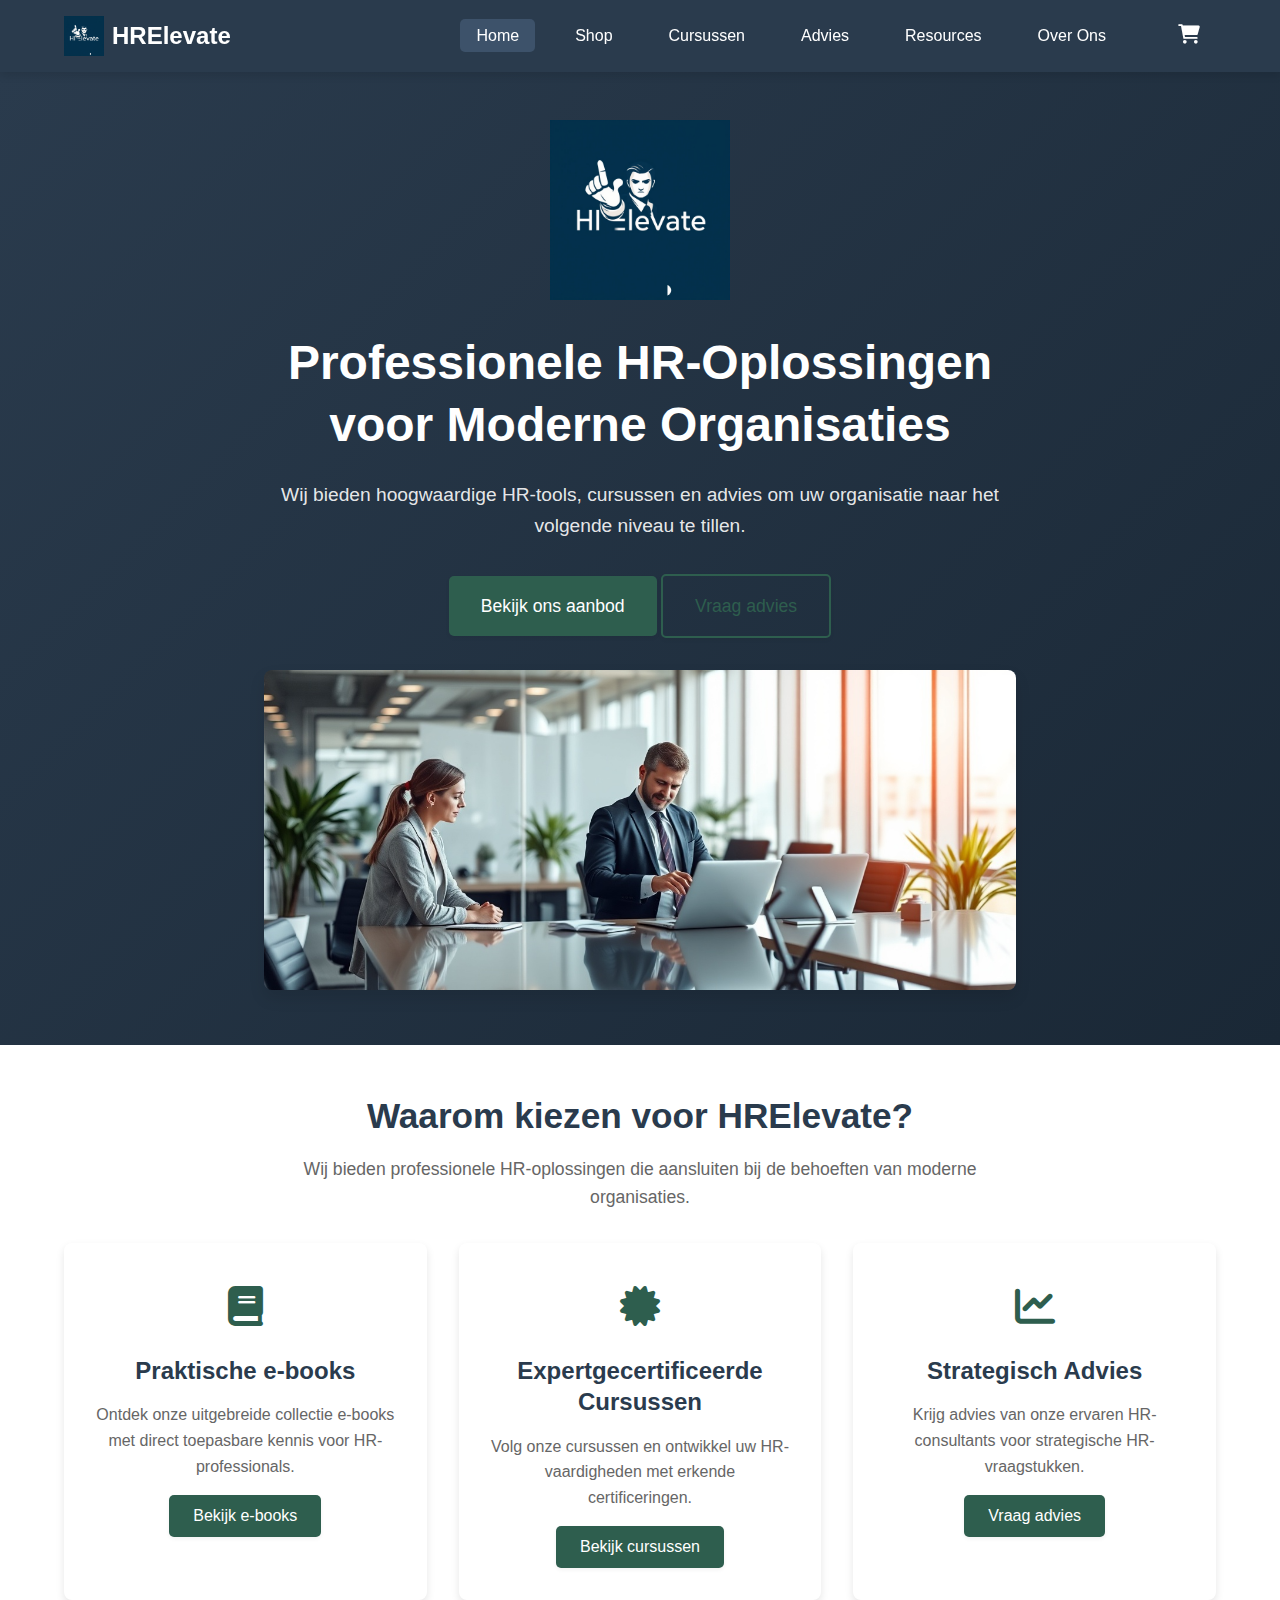
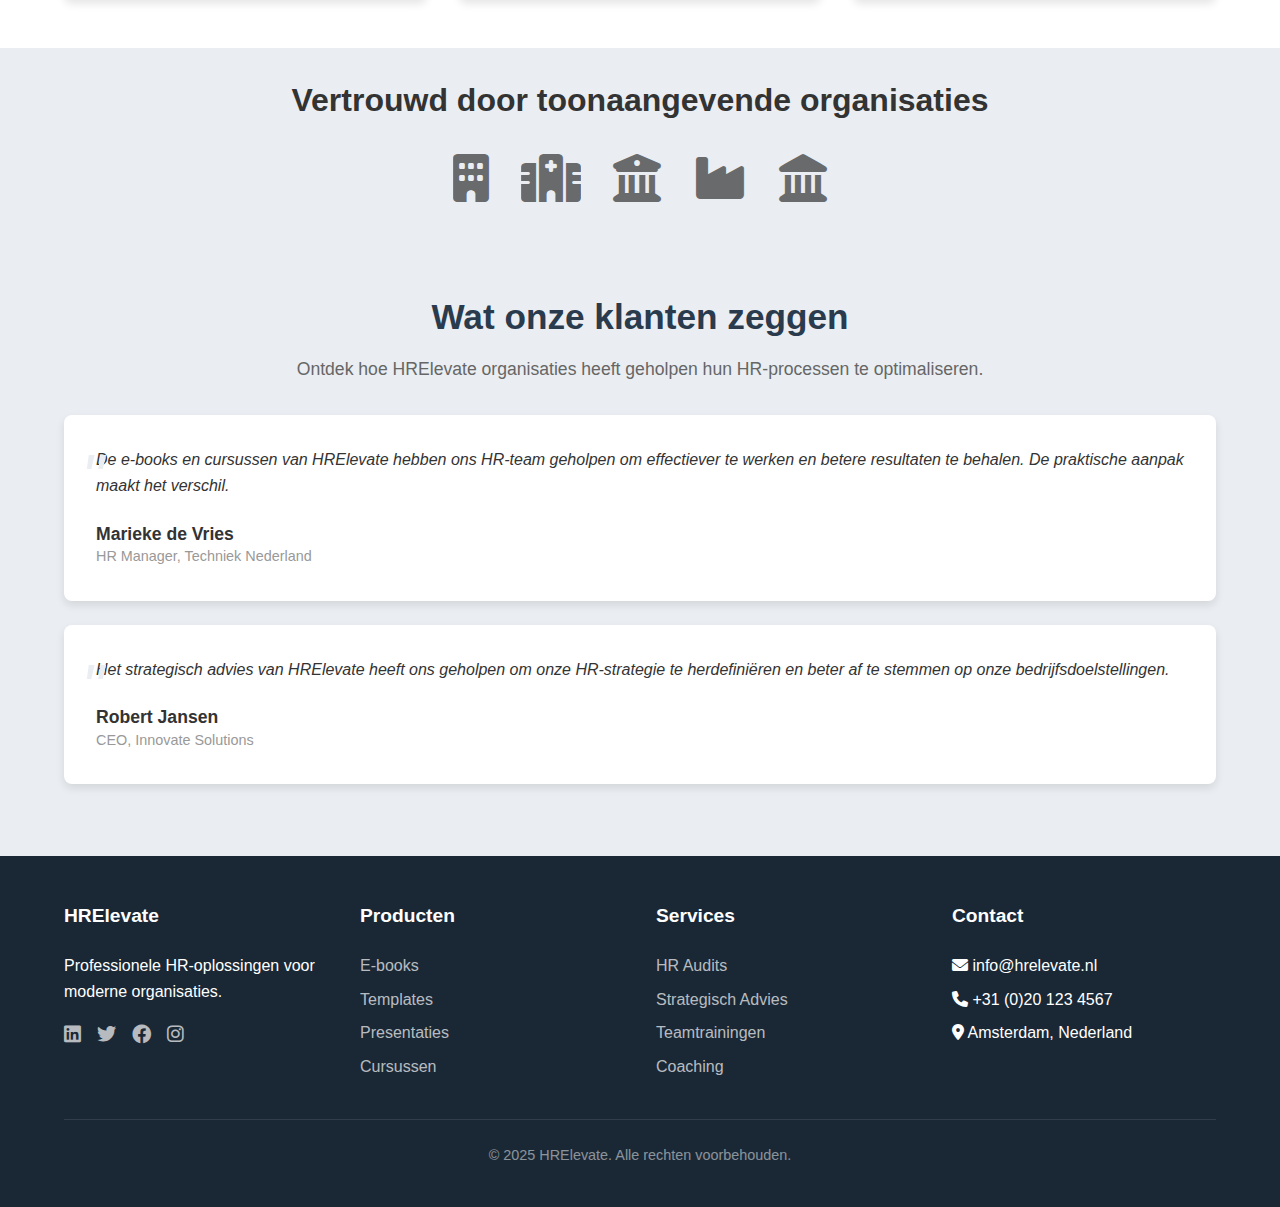
==== index.html @ 55cd12fd "Initial commit: HRElevate website with e-books and shopping cart functionality" ====
<!DOCTYPE html>
<html lang="en">
<head>
    <meta charset="UTF-8">
    <meta name="viewport" content="width=device-width, initial-scale=1.0">
    <title>HRElevate - Professionele HR-Oplossingen</title>
    <link rel="stylesheet" href="css/style.css">
    <link rel="stylesheet" href="css/cart.css">
    <link rel="stylesheet" href="https://cdnjs.cloudflare.com/ajax/libs/font-awesome/6.0.0/css/all.min.css">
</head>
<body>
    <header>
        <div class="container header-container">
            <div class="logo">
                <img src="images/logo.jpeg.png" alt="HRElevate Logo">
                <div class="logo-text">HRElevate</div>
            </div>
            <nav>
                <ul>
                    <li><a href="index.html" class="active">Home</a></li>
                    <li><a href="shop.html">Shop</a></li>
                    <li><a href="courses.html">Cursussen</a></li>
                    <li><a href="consultancy.html">Advies</a></li>
                    <li><a href="resources.html">Resources</a></li>
                    <li><a href="about.html">Over Ons</a></li>
                    <li>
                        <a href="cart.html" class="cart-icon">
                            <i class="fas fa-shopping-cart"></i>
                            <span id="cart-count" class="cart-count">0</span>
                        </a>
                    </li>
                </ul>
            </nav>
        </div>
    </header>

    <section class="hero">
        <div class="container hero-content">
            <img src="images/logo.jpeg.png" alt="HRElevate Logo" class="logo-large">
            <h1>Professionele HR-Oplossingen voor Moderne Organisaties</h1>
            <p>Wij bieden hoogwaardige HR-tools, cursussen en advies om uw organisatie naar het volgende niveau te tillen.</p>
            <div class="hero-cta">
                <a href="shop.html" class="btn btn-lg">Bekijk ons aanbod</a>
                <a href="consultancy.html" class="btn btn-outline btn-lg">Vraag advies</a>
            </div>
            <img src="images/hero.jpeg.png" alt="HRElevate Hero Image" class="hero-image">
        </div>
    </section>

    <section class="usp-section">
        <div class="container">
            <div class="section-title">
                <h2>Waarom kiezen voor HRElevate?</h2>
                <p>Wij bieden professionele HR-oplossingen die aansluiten bij de behoeften van moderne organisaties.</p>
            </div>
            <div class="usp-grid">
                <div class="usp">
                    <div class="usp-icon">
                        <i class="fas fa-book"></i>
                    </div>
                    <h2>Praktische e-books</h2>
                    <p>Ontdek onze uitgebreide collectie e-books met direct toepasbare kennis voor HR-professionals.</p>
                    <a href="shop.html" class="btn">Bekijk e-books</a>
                </div>
                <div class="usp">
                    <div class="usp-icon">
                        <i class="fas fa-certificate"></i>
                    </div>
                    <h2>Expertgecertificeerde Cursussen</h2>
                    <p>Volg onze cursussen en ontwikkel uw HR-vaardigheden met erkende certificeringen.</p>
                    <a href="courses.html" class="btn">Bekijk cursussen</a>
                </div>
                <div class="usp">
                    <div class="usp-icon">
                        <i class="fas fa-chart-line"></i>
                    </div>
                    <h2>Strategisch Advies</h2>
                    <p>Krijg advies van onze ervaren HR-consultants voor strategische HR-vraagstukken.</p>
                    <a href="consultancy.html" class="btn">Vraag advies</a>
                </div>
            </div>
        </div>
    </section>

    <section class="trust-section">
        <div class="container">
            <h2>Vertrouwd door toonaangevende organisaties</h2>
            <div class="partner-logos">
                <!-- Placeholder for partner logos -->
                <div class="partner-logo">
                    <i class="fas fa-building fa-3x"></i>
                </div>
                <div class="partner-logo">
                    <i class="fas fa-hospital fa-3x"></i>
                </div>
                <div class="partner-logo">
                    <i class="fas fa-university fa-3x"></i>
                </div>
                <div class="partner-logo">
                    <i class="fas fa-industry fa-3x"></i>
                </div>
                <div class="partner-logo">
                    <i class="fas fa-landmark fa-3x"></i>
                </div>
            </div>
        </div>
    </section>

    <section class="testimonials">
        <div class="container">
            <div class="section-title">
                <h2>Wat onze klanten zeggen</h2>
                <p>Ontdek hoe HRElevate organisaties heeft geholpen hun HR-processen te optimaliseren.</p>
            </div>
            <div class="testimonial-card">
                <div class="testimonial-content">
                    <p>De e-books en cursussen van HRElevate hebben ons HR-team geholpen om effectiever te werken en betere resultaten te behalen. De praktische aanpak maakt het verschil.</p>
                </div>
                <div class="testimonial-author">
                    <div class="author-info">
                        <h4>Marieke de Vries</h4>
                        <p>HR Manager, Techniek Nederland</p>
                    </div>
                </div>
            </div>
            <div class="testimonial-card">
                <div class="testimonial-content">
                    <p>Het strategisch advies van HRElevate heeft ons geholpen om onze HR-strategie te herdefiniëren en beter af te stemmen op onze bedrijfsdoelstellingen.</p>
                </div>
                <div class="testimonial-author">
                    <div class="author-info">
                        <h4>Robert Jansen</h4>
                        <p>CEO, Innovate Solutions</p>
                    </div>
                </div>
            </div>
        </div>
    </section>

    <footer>
        <div class="container">
            <div class="footer-grid">
                <div class="footer-column">
                    <h3>HRElevate</h3>
                    <p>Professionele HR-oplossingen voor moderne organisaties.</p>
                    <div class="social-links">
                        <a href="#"><i class="fab fa-linkedin"></i></a>
                        <a href="#"><i class="fab fa-twitter"></i></a>
                        <a href="#"><i class="fab fa-facebook"></i></a>
                        <a href="#"><i class="fab fa-instagram"></i></a>
                    </div>
                </div>
                <div class="footer-column">
                    <h3>Producten</h3>
                    <ul class="footer-links">
                        <li><a href="shop.html">E-books</a></li>
                        <li><a href="shop.html">Templates</a></li>
                        <li><a href="shop.html">Presentaties</a></li>
                        <li><a href="courses.html">Cursussen</a></li>
                    </ul>
                </div>
                <div class="footer-column">
                    <h3>Services</h3>
                    <ul class="footer-links">
                        <li><a href="consultancy.html">HR Audits</a></li>
                        <li><a href="consultancy.html">Strategisch Advies</a></li>
                        <li><a href="consultancy.html">Teamtrainingen</a></li>
                        <li><a href="consultancy.html">Coaching</a></li>
                    </ul>
                </div>
                <div class="footer-column">
                    <h3>Contact</h3>
                    <ul class="footer-links">
                        <li><i class="fas fa-envelope"></i> info@hrelevate.nl</li>
                        <li><i class="fas fa-phone"></i> +31 (0)20 123 4567</li>
                        <li><i class="fas fa-map-marker-alt"></i> Amsterdam, Nederland</li>
                    </ul>
                </div>
            </div>
            <div class="footer-bottom">
                <p>&copy; 2025 HRElevate. Alle rechten voorbehouden.</p>
            </div>
        </div>
    </footer>
    <script src="js/cart.js"></script>
</body>
</html>
---- css/style.css ----
/* Design System Variables */
:root {
    /* Primary Colors */
    --primary-color: #2A3B4D; /* Marine Blue */
    --primary-light: #3d526a; /* Lighter Marine Blue */
    --primary-dark: #1a2836; /* Darker Marine Blue */
    
    /* Secondary Colors */
    --secondary-color: #4A4A4A; /* Dark Gray */
    --secondary-light: #6a6a6a; /* Lighter Gray */
    --secondary-dark: #333333; /* Darker Gray */
    
    /* Accent Colors */
    --accent-color: #2E5E4E; /* Dark Green */
    --accent-light: #3d7a66; /* Lighter Green */
    --accent-dark: #1e3e33; /* Darker Green */
    
    /* Background Colors */
    --background-color: #F5F7FA; /* Light Gray */
    --background-alt: #EAEEF2; /* Slightly Darker Background */
    --card-background: #FFFFFF; /* White for Cards */
    
    /* Text Colors */
    --text-color: #333333; /* Near Black */
    --text-light: #666666; /* Light Text */
    --text-muted: #999999; /* Muted Text */
    
    /* Spacing System */
    --space-xs: 0.25rem;
    --space-sm: 0.5rem;
    --space-md: 1rem;
    --space-lg: 1.5rem;
    --space-xl: 2rem;
    --space-xxl: 3rem;
    
    /* Border Radius */
    --radius-sm: 3px;
    --radius-md: 5px;
    --radius-lg: 8px;
    
    /* Shadows */
    --shadow-sm: 0 2px 4px rgba(0, 0, 0, 0.05);
    --shadow-md: 0 4px 8px rgba(0, 0, 0, 0.1);
    --shadow-lg: 0 8px 16px rgba(0, 0, 0, 0.1);
    
    /* Transitions */
    --transition-fast: 0.2s ease;
    --transition-normal: 0.3s ease;
}

/* Typography */
@import url('https://fonts.googleapis.com/css2?family=Inter:wght@400;500;600;700&family=Roboto:wght@300;400;500;700&display=swap');

/* General Styles */
* {
    box-sizing: border-box;
    margin: 0;
    padding: 0;
}

body {
    font-family: 'Roboto', sans-serif;
    font-size: 16px;
    line-height: 1.6;
    margin: 0;
    padding: 0;
    background-color: var(--background-color);
    color: var(--text-color);
}

h1, h2, h3, h4, h5, h6 {
    font-family: 'Inter', sans-serif;
    font-weight: 600;
    line-height: 1.3;
    margin-bottom: var(--space-md);
}

h1 {
    font-size: 2.5rem;
    font-weight: 700;
}

h2 {
    font-size: 2rem;
}

h3 {
    font-size: 1.5rem;
}

p {
    margin-bottom: var(--space-md);
}

a {
    color: var(--accent-color);
    text-decoration: none;
    transition: color var(--transition-fast);
}

a:hover {
    color: var(--accent-light);
}

.container {
    max-width: 1200px;
    margin: 0 auto;
    padding: 0 var(--space-lg);
}

/* Button Styles */
.btn {
    display: inline-block;
    padding: var(--space-sm) var(--space-lg);
    background-color: var(--accent-color);
    color: white;
    border: none;
    border-radius: var(--radius-md);
    font-family: 'Inter', sans-serif;
    font-weight: 500;
    font-size: 1rem;
    cursor: pointer;
    transition: all var(--transition-fast);
    text-align: center;
    box-shadow: var(--shadow-sm);
}

.btn:hover {
    background-color: var(--accent-light);
    box-shadow: var(--shadow-md);
    transform: translateY(-2px);
}

.btn-primary {
    background-color: var(--primary-color);
}

.btn-primary:hover {
    background-color: var(--primary-light);
}

.btn-secondary {
    background-color: var(--secondary-color);
}

.btn-secondary:hover {
    background-color: var(--secondary-light);
}

.btn-outline {
    background-color: transparent;
    border: 2px solid var(--accent-color);
    color: var(--accent-color);
}

.btn-outline:hover {
    background-color: var(--accent-color);
    color: white;
}

.btn-lg {
    padding: var(--space-md) var(--space-xl);
    font-size: 1.1rem;
}

/* Header & Navigation */
header {
    background-color: var(--primary-color);
    color: white;
    padding: var(--space-md) 0;
    box-shadow: var(--shadow-md);
    position: sticky;
    top: 0;
    z-index: 100;
}

.header-container {
    display: flex;
    justify-content: space-between;
    align-items: center;
}

.logo {
    display: flex;
    align-items: center;
}

.logo img {
    height: 40px;
    margin-right: var(--space-sm);
}

.logo-text {
    font-family: 'Inter', sans-serif;
    font-weight: 700;
    font-size: 1.5rem;
}

nav ul {
    list-style: none;
    display: flex;
    gap: var(--space-lg);
}

nav ul li a {
    color: white;
    text-decoration: none;
    font-weight: 500;
    padding: var(--space-sm) var(--space-md);
    border-radius: var(--radius-md);
    transition: background-color var(--transition-fast);
}

nav ul li a:hover {
    background-color: var(--primary-light);
}

nav ul li a.active {
    background-color: var(--primary-light);
}

/* Hero Section */
.hero {
    background-color: var(--primary-color);
    background-image: linear-gradient(135deg, var(--primary-color) 0%, var(--primary-dark) 100%);
    color: white;
    padding: var(--space-xxl) 0;
    text-align: center;
    position: relative;
    overflow: hidden;
}

.hero-content {
    max-width: 800px;
    margin: 0 auto;
    position: relative;
    z-index: 2;
}

.hero h1 {
    font-size: 3rem;
    margin-bottom: var(--space-lg);
    color: white;
}

.hero p {
    font-size: 1.2rem;
    margin-bottom: var(--space-xl);
    color: rgba(255, 255, 255, 0.9);
}

.hero-cta {
    margin-top: var(--space-lg);
}

.hero-image {
    max-width: 100%;
    height: auto;
    margin-top: var(--space-xl);
    border-radius: var(--radius-lg);
    box-shadow: var(--shadow-lg);
}

.logo-large {
    max-width: 180px;
    margin-bottom: var(--space-lg);
}

/* USP Section */
.usp-section {
    padding: var(--space-xxl) 0;
    background-color: var(--card-background);
}

.usp-grid {
    display: grid;
    grid-template-columns: repeat(auto-fit, minmax(300px, 1fr));
    gap: var(--space-xl);
}

.usp {
    background-color: var(--card-background);
    padding: var(--space-xl);
    border-radius: var(--radius-lg);
    box-shadow: var(--shadow-md);
    transition: transform var(--transition-normal), box-shadow var(--transition-normal);
    text-align: center;
}

.usp:hover {
    transform: translateY(-5px);
    box-shadow: var(--shadow-lg);
}

.usp-icon {
    font-size: 2.5rem;
    color: var(--accent-color);
    margin-bottom: var(--space-md);
}

.usp h2 {
    font-size: 1.5rem;
    color: var(--primary-color);
    margin-bottom: var(--space-md);
}

.usp p {
    color: var(--text-light);
}

/* Trust Section */
.trust-section {
    padding: var(--space-xl) 0;
    background-color: var(--background-alt);
    text-align: center;
}

.trust-section h2 {
    margin-bottom: var(--space-xl);
}

.partner-logos {
    display: flex;
    justify-content: center;
    align-items: center;
    flex-wrap: wrap;
    gap: var(--space-xl);
}

.partner-logo {
    height: 60px;
    opacity: 0.7;
    transition: opacity var(--transition-fast);
}

.partner-logo:hover {
    opacity: 1;
}

/* Product & Course Cards */
.section-title {
    text-align: center;
    margin-bottom: var(--space-xl);
}

.section-title h2 {
    font-size: 2.2rem;
    color: var(--primary-color);
}

.section-title p {
    font-size: 1.1rem;
    color: var(--text-light);
    max-width: 700px;
    margin: 0 auto;
}

.product-grid, .course-grid {
    display: grid;
    grid-template-columns: repeat(auto-fill, minmax(300px, 1fr));
    gap: var(--space-xl);
    margin-top: var(--space-xl);
}

.product-card, .course-card {
    background-color: var(--card-background);
    border-radius: var(--radius-lg);
    overflow: hidden;
    box-shadow: var(--shadow-md);
    transition: transform var(--transition-normal), box-shadow var(--transition-normal);
}

.product-card:hover, .course-card:hover {
    transform: translateY(-5px);
    box-shadow: var(--shadow-lg);
}

.card-image {
    width: 100%;
    height: 200px;
    object-fit: cover;
}

.card-content {
    padding: var(--space-lg);
}

.product-card h3, .course-card h3 {
    font-size: 1.3rem;
    margin-bottom: var(--space-sm);
    color: var(--primary-color);
}

.product-card p, .course-card p {
    color: var(--text-light);
    margin-bottom: var(--space-lg);
}

.card-meta {
    display: flex;
    justify-content: space-between;
    align-items: center;
    margin-bottom: var(--space-md);
}

.card-price {
    font-weight: 700;
    font-size: 1.2rem;
    color: var(--accent-color);
}

.card-category {
    font-size: 0.9rem;
    color: var(--text-muted);
    background-color: var(--background-alt);
    padding: var(--space-xs) var(--space-sm);
    border-radius: var(--radius-sm);
}

/* Testimonials */
.testimonials {
    padding: var(--space-xxl) 0;
    background-color: var(--background-alt);
}

.testimonial-card {
    background-color: var(--card-background);
    padding: var(--space-xl);
    border-radius: var(--radius-lg);
    box-shadow: var(--shadow-md);
    margin-bottom: var(--space-lg);
}

.testimonial-content {
    font-style: italic;
    margin-bottom: var(--space-lg);
    position: relative;
}

.testimonial-content::before {
    content: '"';
    font-size: 4rem;
    position: absolute;
    top: -20px;
    left: -15px;
    color: var(--background-alt);
    z-index: 0;
}

.testimonial-author {
    display: flex;
    align-items: center;
}

.testimonial-author img {
    width: 50px;
    height: 50px;
    border-radius: 50%;
    margin-right: var(--space-md);
}

.author-info h4 {
    margin-bottom: 0;
    font-size: 1.1rem;
}

.author-info p {
    margin-bottom: 0;
    color: var(--text-muted);
    font-size: 0.9rem;
}

/* Footer */
footer {
    background-color: var(--primary-dark);
    color: white;
    padding: var(--space-xxl) 0 var(--space-lg);
}

.footer-grid {
    display: grid;
    grid-template-columns: repeat(auto-fit, minmax(200px, 1fr));
    gap: var(--space-xl);
    margin-bottom: var(--space-xl);
}

.footer-column h3 {
    font-size: 1.2rem;
    margin-bottom: var(--space-lg);
    color: white;
}

.footer-links {
    list-style: none;
}

.footer-links li {
    margin-bottom: var(--space-sm);
}

.footer-links a {
    color: rgba(255, 255, 255, 0.7);
    transition: color var(--transition-fast);
}

.footer-links a:hover {
    color: white;
}

.footer-bottom {
    text-align: center;
    padding-top: var(--space-lg);
    border-top: 1px solid rgba(255, 255, 255, 0.1);
    color: rgba(255, 255, 255, 0.5);
    font-size: 0.9rem;
}

.social-links {
    display: flex;
    gap: var(--space-md);
    margin-top: var(--space-md);
}

.social-links a {
    color: rgba(255, 255, 255, 0.7);
    font-size: 1.2rem;
}

.social-links a:hover {
    color: white;
}

/* Contact Form */
.contact-form {
    background-color: var(--card-background);
    padding: var(--space-xl);
    border-radius: var(--radius-lg);
    box-shadow: var(--shadow-md);
}

.form-group {
    margin-bottom: var(--space-lg);
}

.form-label {
    display: block;
    margin-bottom: var(--space-sm);
    font-weight: 500;
}

.form-control {
    width: 100%;
    padding: var(--space-md);
    border: 1px solid #ddd;
    border-radius: var(--radius-md);
    font-family: 'Roboto', sans-serif;
    font-size: 1rem;
    transition: border-color var(--transition-fast), box-shadow var(--transition-fast);
}

.form-control:focus {
    outline: none;
    border-color: var(--accent-color);
    box-shadow: 0 0 0 3px rgba(46, 94, 78, 0.2);
}

textarea.form-control {
    min-height: 150px;
    resize: vertical;
}

/* Responsive Styles */
@media (max-width: 768px) {
    h1 {
        font-size: 2rem;
    }
    
    h2 {
        font-size: 1.7rem;
    }
    
    .hero h1 {
        font-size: 2.2rem;
    }
    
    .header-container {
        flex-direction: column;
    }
    
    nav ul {
        margin-top: var(--space-md);
        flex-wrap: wrap;
        justify-content: center;
    }
    
    .usp-grid, .product-grid, .course-grid {
        grid-template-columns: 1fr;
    }
}

/* Utility Classes */
.text-center {
    text-align: center;
}

.mt-1 { margin-top: var(--space-sm); }
.mt-2 { margin-top: var(--space-md); }
.mt-3 { margin-top: var(--space-lg); }
.mt-4 { margin-top: var(--space-xl); }
.mt-5 { margin-top: var(--space-xxl); }

.mb-1 { margin-bottom: var(--space-sm); }
.mb-2 { margin-bottom: var(--space-md); }
.mb-3 { margin-bottom: var(--space-lg); }
.mb-4 { margin-bottom: var(--space-xl); }
.mb-5 { margin-bottom: var(--space-xxl); }

.py-1 { padding-top: var(--space-sm); padding-bottom: var(--space-sm); }
.py-2 { padding-top: var(--space-md); padding-bottom: var(--space-md); }
.py-3 { padding-top: var(--space-lg); padding-bottom: var(--space-lg); }
.py-4 { padding-top: var(--space-xl); padding-bottom: var(--space-xl); }
.py-5 { padding-top: var(--space-xxl); padding-bottom: var(--space-xxl); }

.px-1 { padding-left: var(--space-sm); padding-right: var(--space-sm); }
.px-2 { padding-left: var(--space-md); padding-right: var(--space-md); }
.px-3 { padding-left: var(--space-lg); padding-right: var(--space-lg); }
.px-4 { padding-left: var(--space-xl); padding-right: var(--space-xl); }
.px-5 { padding-left: var(--space-xxl); padding-right: var(--space-xxl); }
---- css/cart.css ----
/* Shopping Cart Styles */

/* Cart Icon in Header */
.cart-icon {
    position: relative;
    margin-left: var(--space-md);
    cursor: pointer;
}

.cart-icon i {
    font-size: 1.2rem;
    color: white;
}

.cart-count {
    position: absolute;
    top: -8px;
    right: -8px;
    background-color: var(--accent-color);
    color: white;
    font-size: 0.7rem;
    font-weight: bold;
    width: 18px;
    height: 18px;
    border-radius: 50%;
    display: flex;
    justify-content: center;
    align-items: center;
    box-shadow: var(--shadow-sm);
}

/* Cart Notification */
.cart-notification {
    position: fixed;
    top: 20px;
    right: 20px;
    background-color: var(--accent-color);
    color: white;
    padding: var(--space-md) var(--space-lg);
    border-radius: var(--radius-md);
    box-shadow: var(--shadow-md);
    z-index: 1000;
    transform: translateX(120%);
    transition: transform 0.3s ease;
}

.cart-notification.show {
    transform: translateX(0);
}

/* Cart Page Styles */
.cart-container {
    background-color: var(--card-background);
    border-radius: var(--radius-lg);
    box-shadow: var(--shadow-md);
    padding: var(--space-xl);
    margin-top: var(--space-xl);
}

.cart-title {
    margin-bottom: var(--space-lg);
    color: var(--primary-color);
    border-bottom: 1px solid var(--background-alt);
    padding-bottom: var(--space-md);
}

.cart-items {
    list-style: none;
    padding: 0;
}

.cart-item {
    display: flex;
    justify-content: space-between;
    align-items: center;
    padding: var(--space-md) 0;
    border-bottom: 1px solid var(--background-alt);
}

.cart-item:last-child {
    border-bottom: none;
}

.cart-item-info {
    flex: 2;
}

.cart-item-info h4 {
    margin-bottom: var(--space-xs);
    color: var(--primary-color);
}

.cart-item-info p {
    color: var(--text-muted);
    font-size: 0.9rem;
    margin-bottom: 0;
}

.cart-item-quantity {
    display: flex;
    align-items: center;
    flex: 1;
    justify-content: center;
}

.quantity-btn {
    background-color: var(--background-alt);
    border: none;
    width: 25px;
    height: 25px;
    border-radius: 50%;
    display: flex;
    justify-content: center;
    align-items: center;
    cursor: pointer;
    font-weight: bold;
    transition: background-color var(--transition-fast);
}

.quantity-btn:hover {
    background-color: var(--secondary-light);
    color: white;
}

.cart-item-quantity span {
    margin: 0 var(--space-sm);
    min-width: 20px;
    text-align: center;
}

.cart-item-total {
    flex: 1;
    text-align: right;
    display: flex;
    align-items: center;
    justify-content: flex-end;
}

.cart-item-total p {
    margin-bottom: 0;
    margin-right: var(--space-md);
    font-weight: 500;
}

.remove-btn {
    background: none;
    border: none;
    color: var(--text-muted);
    cursor: pointer;
    transition: color var(--transition-fast);
}

.remove-btn:hover {
    color: #e74c3c;
}

.cart-summary {
    margin-top: var(--space-xl);
    padding-top: var(--space-lg);
    border-top: 2px solid var(--background-alt);
}

.cart-total {
    display: flex;
    justify-content: space-between;
    align-items: center;
    font-size: 1.2rem;
    font-weight: 500;
    color: var(--primary-color);
    margin-bottom: var(--space-lg);
}

.checkout-btn {
    width: 100%;
    padding: var(--space-md);
    font-size: 1.1rem;
}

/* Add to Cart Button */
.add-to-cart-btn {
    width: 100%;
    display: flex;
    justify-content: center;
    align-items: center;
}

.add-to-cart-btn i {
    margin-right: var(--space-sm);
}

/* Responsive Styles */
@media (max-width: 768px) {
    .cart-item {
        flex-direction: column;
        align-items: flex-start;
        padding: var(--space-lg) 0;
    }
    
    .cart-item-info, .cart-item-quantity, .cart-item-total {
        width: 100%;
        margin-bottom: var(--space-sm);
    }
    
    .cart-item-total {
        justify-content: space-between;
    }
    
    .cart-item-quantity {
        justify-content: flex-start;
    }
}
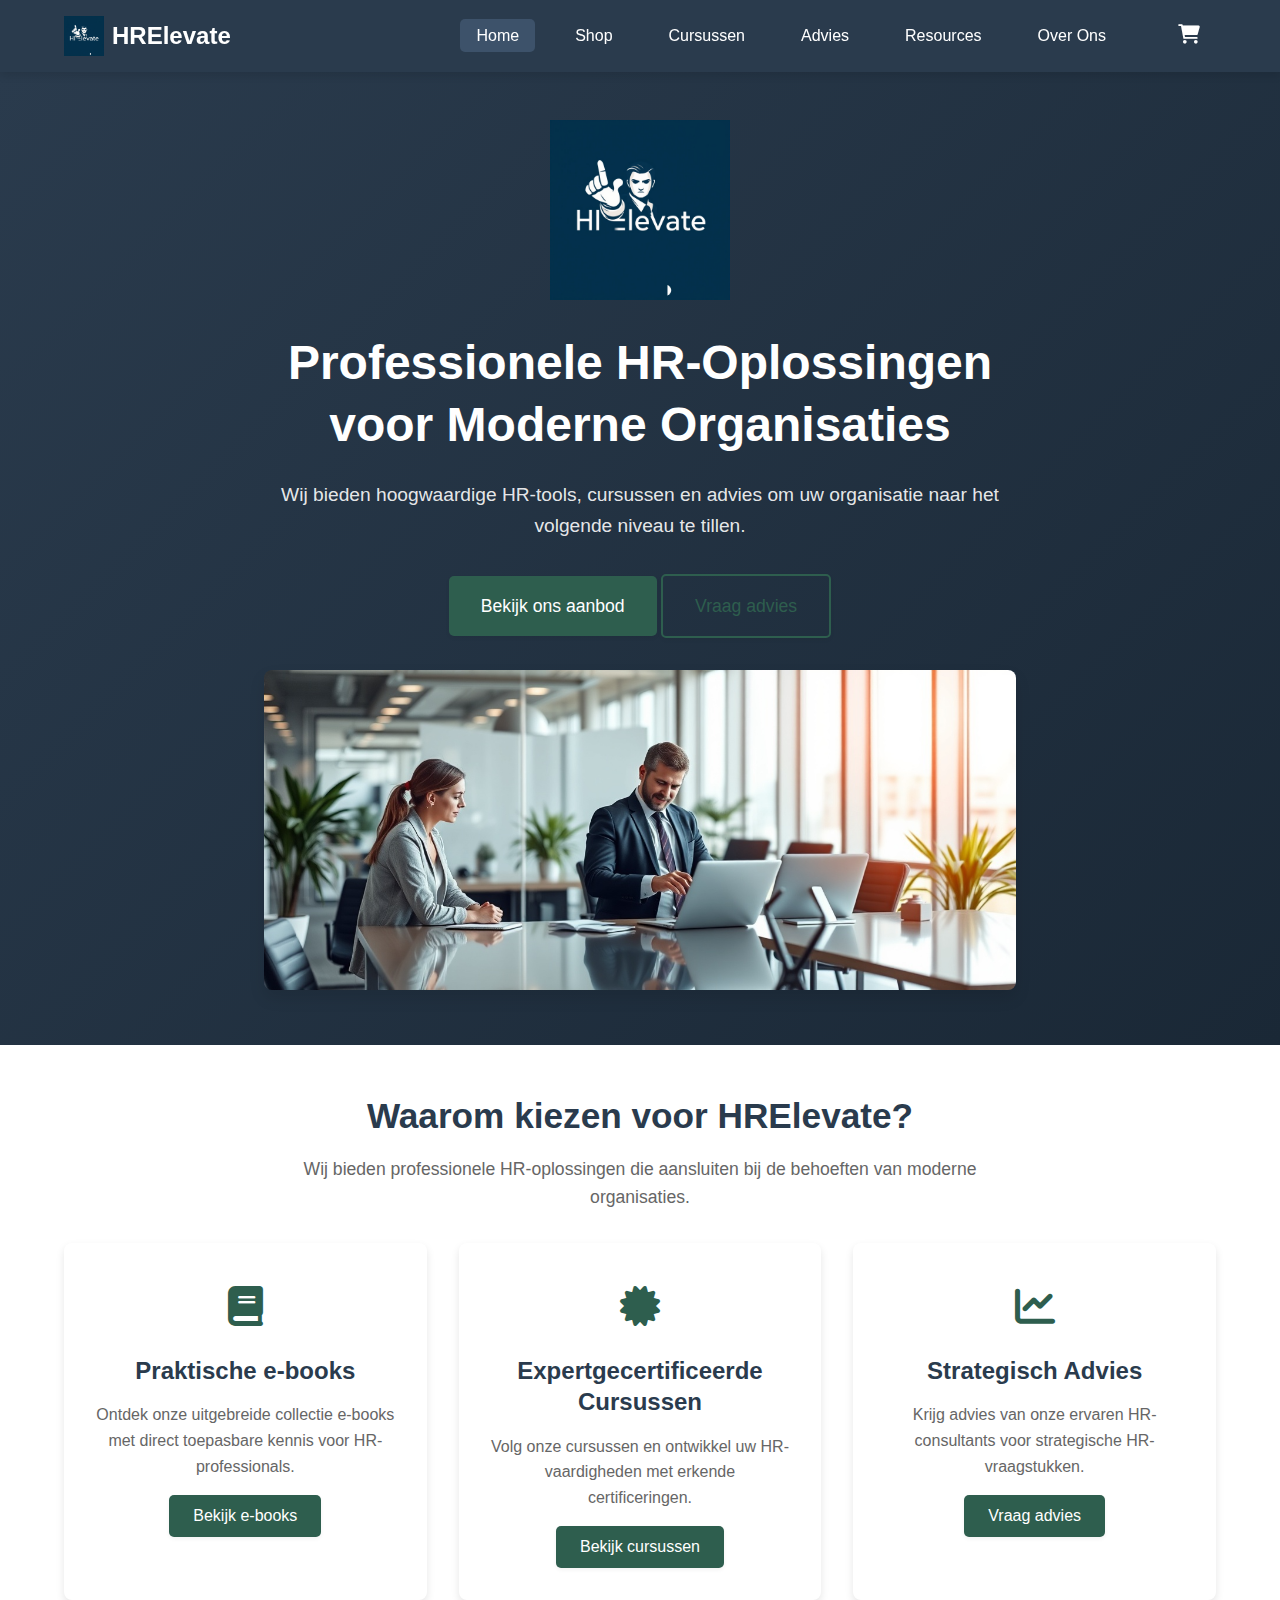
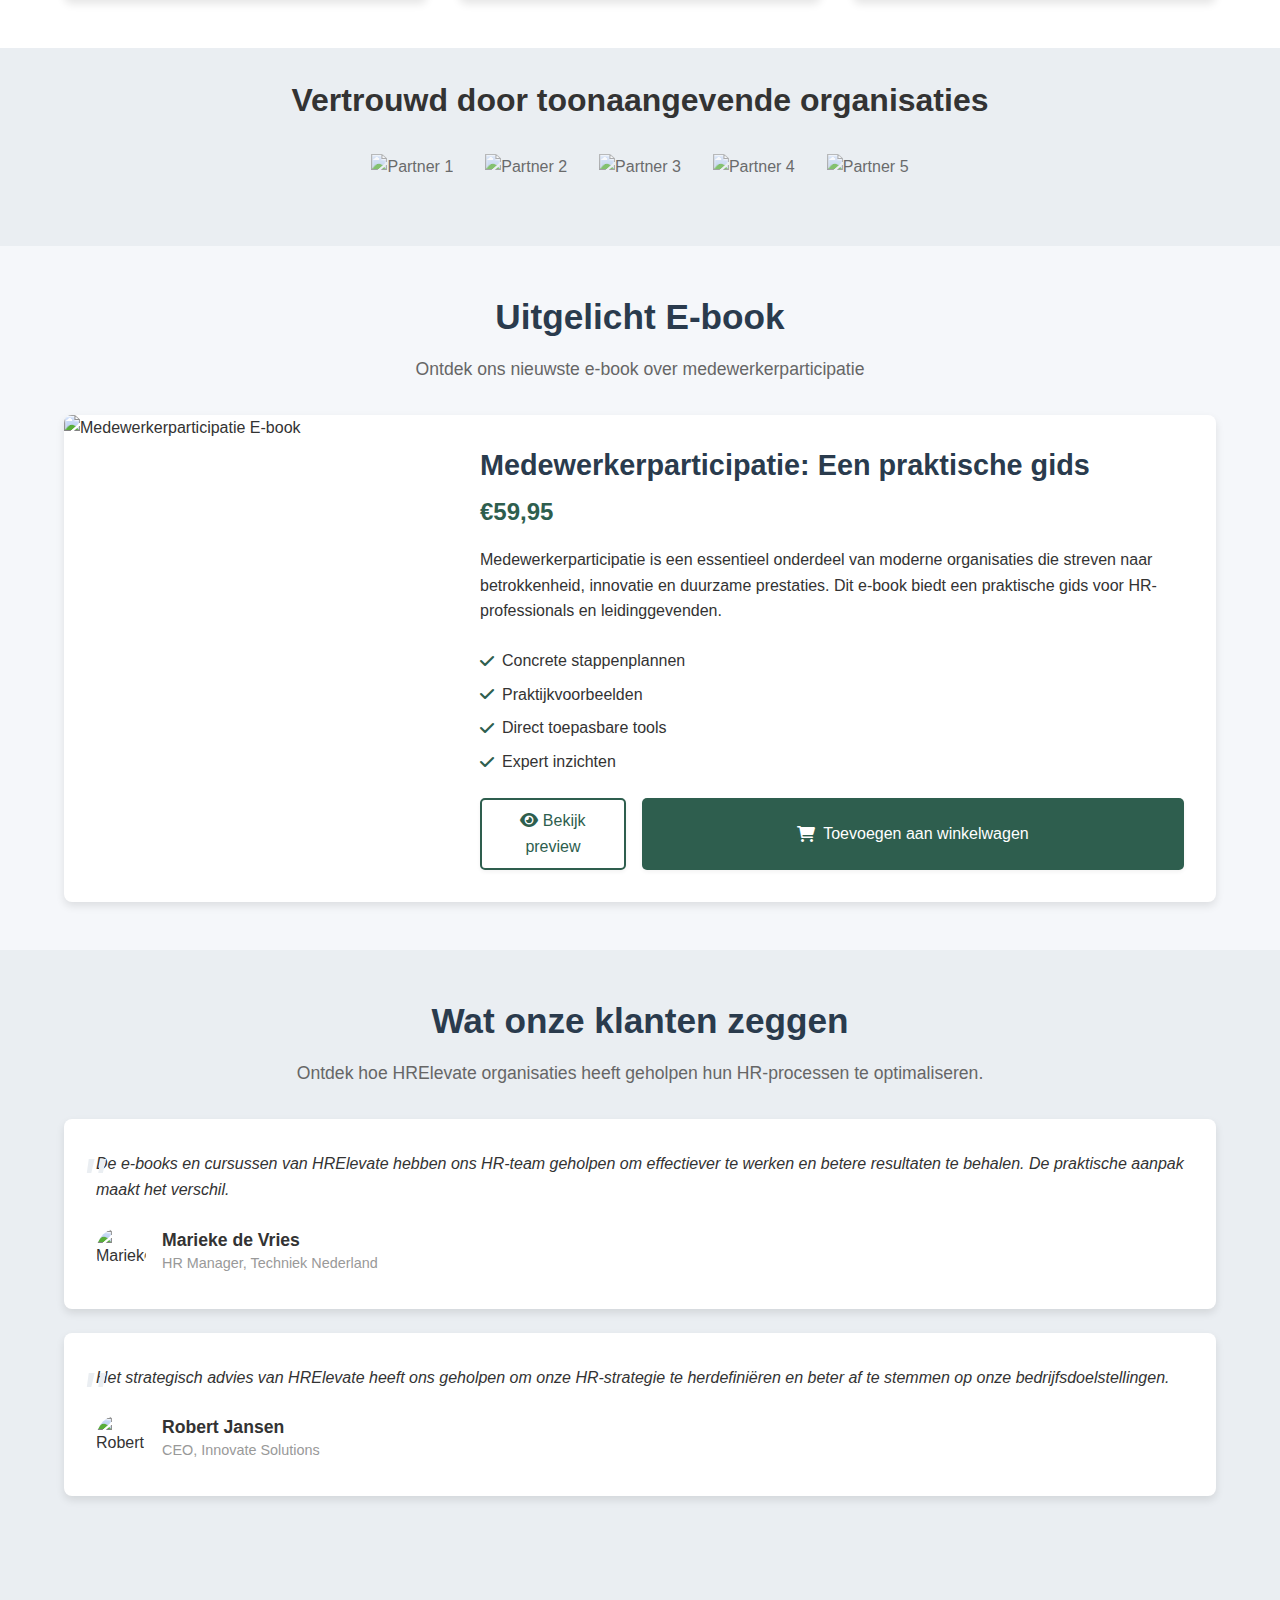
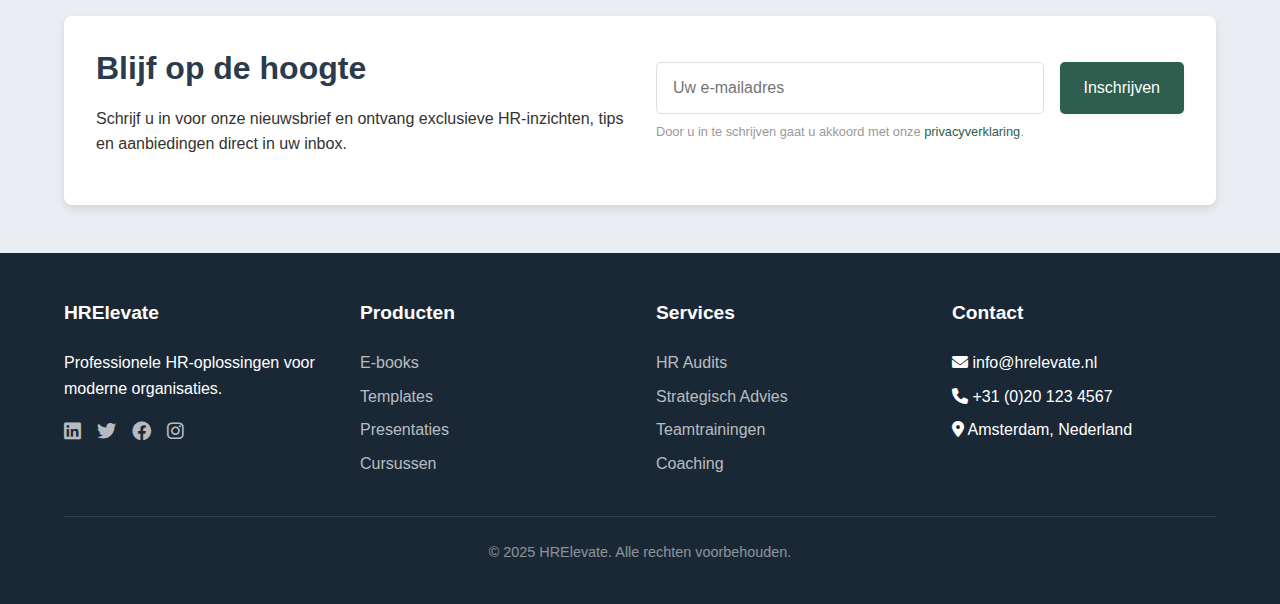
==== commit 97922437: "Remove statistics section from homepage" ====
--- a/index.html
+++ b/index.html
@@ -86,21 +86,54 @@
         <div class="container">
             <h2>Vertrouwd door toonaangevende organisaties</h2>
             <div class="partner-logos">
-                <!-- Placeholder for partner logos -->
-                <div class="partner-logo">
-                    <i class="fas fa-building fa-3x"></i>
-                </div>
-                <div class="partner-logo">
-                    <i class="fas fa-hospital fa-3x"></i>
-                </div>
-                <div class="partner-logo">
-                    <i class="fas fa-university fa-3x"></i>
-                </div>
-                <div class="partner-logo">
-                    <i class="fas fa-industry fa-3x"></i>
-                </div>
-                <div class="partner-logo">
-                    <i class="fas fa-landmark fa-3x"></i>
+                <div class="partner-logo">
+                    <img src="https://via.placeholder.com/150x60/FFFFFF/2A3B4D?text=Partner+1" alt="Partner 1">
+                </div>
+                <div class="partner-logo">
+                    <img src="https://via.placeholder.com/150x60/FFFFFF/2A3B4D?text=Partner+2" alt="Partner 2">
+                </div>
+                <div class="partner-logo">
+                    <img src="https://via.placeholder.com/150x60/FFFFFF/2A3B4D?text=Partner+3" alt="Partner 3">
+                </div>
+                <div class="partner-logo">
+                    <img src="https://via.placeholder.com/150x60/FFFFFF/2A3B4D?text=Partner+4" alt="Partner 4">
+                </div>
+                <div class="partner-logo">
+                    <img src="https://via.placeholder.com/150x60/FFFFFF/2A3B4D?text=Partner+5" alt="Partner 5">
+                </div>
+            </div>
+        </div>
+    </section>
+
+    <section class="featured-ebook py-5">
+        <div class="container">
+            <div class="section-title">
+                <h2>Uitgelicht E-book</h2>
+                <p>Ontdek ons nieuwste e-book over medewerkerparticipatie</p>
+            </div>
+            
+            <div class="featured-ebook-content">
+                <div class="featured-ebook-image">
+                    <img src="https://images.unsplash.com/photo-1600880292203-757bb62b4baf?ixlib=rb-1.2.1&auto=format&fit=crop&w=600&h=400&q=80" alt="Medewerkerparticipatie E-book" class="featured-image">
+                </div>
+                <div class="featured-ebook-info">
+                    <h3>Medewerkerparticipatie: Een praktische gids</h3>
+                    <p class="featured-price">€59,95</p>
+                    <p>Medewerkerparticipatie is een essentieel onderdeel van moderne organisaties die streven naar betrokkenheid, innovatie en duurzame prestaties. Dit e-book biedt een praktische gids voor HR-professionals en leidinggevenden.</p>
+                    <ul class="featured-benefits">
+                        <li><i class="fas fa-check"></i> Concrete stappenplannen</li>
+                        <li><i class="fas fa-check"></i> Praktijkvoorbeelden</li>
+                        <li><i class="fas fa-check"></i> Direct toepasbare tools</li>
+                        <li><i class="fas fa-check"></i> Expert inzichten</li>
+                    </ul>
+                    <div class="featured-actions">
+                        <a href="ebook-viewer.html?id=medewerkerparticipatie" class="btn btn-outline">
+                            <i class="fas fa-eye"></i> Bekijk preview
+                        </a>
+                        <a href="#" class="btn add-to-cart-btn" data-id="ebook-medewerkerparticipatie" data-name="Medewerkerparticipatie" data-price="59.95" data-type="E-book">
+                            <i class="fas fa-shopping-cart"></i> Toevoegen aan winkelwagen
+                        </a>
+                    </div>
                 </div>
             </div>
         </div>
@@ -117,6 +150,7 @@
                     <p>De e-books en cursussen van HRElevate hebben ons HR-team geholpen om effectiever te werken en betere resultaten te behalen. De praktische aanpak maakt het verschil.</p>
                 </div>
                 <div class="testimonial-author">
+                    <img src="https://images.unsplash.com/photo-1573496359142-b8d87734a5a2?ixlib=rb-1.2.1&auto=format&fit=crop&w=100&h=100&q=80" alt="Marieke de Vries" class="author-image">
                     <div class="author-info">
                         <h4>Marieke de Vries</h4>
                         <p>HR Manager, Techniek Nederland</p>
@@ -128,6 +162,7 @@
                     <p>Het strategisch advies van HRElevate heeft ons geholpen om onze HR-strategie te herdefiniëren en beter af te stemmen op onze bedrijfsdoelstellingen.</p>
                 </div>
                 <div class="testimonial-author">
+                    <img src="https://images.unsplash.com/photo-1560250097-0b93528c311a?ixlib=rb-1.2.1&auto=format&fit=crop&w=100&h=100&q=80" alt="Robert Jansen" class="author-image">
                     <div class="author-info">
                         <h4>Robert Jansen</h4>
                         <p>CEO, Innovate Solutions</p>
@@ -137,6 +172,26 @@
         </div>
     </section>
 
+    <section class="newsletter-section py-5">
+        <div class="container">
+            <div class="newsletter-container">
+                <div class="newsletter-content">
+                    <h2>Blijf op de hoogte</h2>
+                    <p>Schrijf u in voor onze nieuwsbrief en ontvang exclusieve HR-inzichten, tips en aanbiedingen direct in uw inbox.</p>
+                </div>
+                <div class="newsletter-form">
+                    <form id="newsletter-form">
+                        <div class="form-group">
+                            <input type="email" id="newsletter-email" class="form-control" placeholder="Uw e-mailadres" required>
+                        </div>
+                        <button type="submit" class="btn">Inschrijven</button>
+                    </form>
+                    <p class="newsletter-privacy">Door u in te schrijven gaat u akkoord met onze <a href="#">privacyverklaring</a>.</p>
+                </div>
+            </div>
+        </div>
+    </section>
+
     <footer>
         <div class="container">
             <div class="footer-grid">
@@ -144,10 +199,10 @@
                     <h3>HRElevate</h3>
                     <p>Professionele HR-oplossingen voor moderne organisaties.</p>
                     <div class="social-links">
-                        <a href="#"><i class="fab fa-linkedin"></i></a>
-                        <a href="#"><i class="fab fa-twitter"></i></a>
-                        <a href="#"><i class="fab fa-facebook"></i></a>
-                        <a href="#"><i class="fab fa-instagram"></i></a>
+                        <a href="#" aria-label="LinkedIn"><i class="fab fa-linkedin"></i></a>
+                        <a href="#" aria-label="Twitter"><i class="fab fa-twitter"></i></a>
+                        <a href="#" aria-label="Facebook"><i class="fab fa-facebook"></i></a>
+                        <a href="#" aria-label="Instagram"><i class="fab fa-instagram"></i></a>
                     </div>
                 </div>
                 <div class="footer-column">
--- a/css/style.css
+++ b/css/style.css
@@ -237,6 +237,32 @@
     z-index: 2;
 }
 
+/* Hero Stats */
+.hero-stats {
+    display: flex;
+    justify-content: center;
+    gap: var(--space-xl);
+    margin: var(--space-xl) 0;
+}
+
+.stat-item {
+    display: flex;
+    flex-direction: column;
+    align-items: center;
+}
+
+.stat-number {
+    font-size: 2.5rem;
+    font-weight: 700;
+    color: white;
+    margin-bottom: var(--space-xs);
+}
+
+.stat-label {
+    font-size: 1rem;
+    color: rgba(255, 255, 255, 0.8);
+}
+
 .hero h1 {
     font-size: 3rem;
     margin-bottom: var(--space-lg);
@@ -569,6 +595,113 @@
     resize: vertical;
 }
 
+/* Featured E-book Section */
+.featured-ebook-content {
+    display: flex;
+    gap: var(--space-xl);
+    background-color: var(--card-background);
+    border-radius: var(--radius-lg);
+    box-shadow: var(--shadow-md);
+    overflow: hidden;
+    margin-top: var(--space-xl);
+}
+
+.featured-ebook-image {
+    flex: 1;
+    min-width: 300px;
+}
+
+.featured-image {
+    width: 100%;
+    height: 100%;
+    object-fit: cover;
+}
+
+.featured-ebook-info {
+    flex: 2;
+    padding: var(--space-xl);
+}
+
+.featured-ebook-info h3 {
+    font-size: 1.8rem;
+    color: var(--primary-color);
+    margin-bottom: var(--space-sm);
+}
+
+.featured-price {
+    font-size: 1.5rem;
+    font-weight: 700;
+    color: var(--accent-color);
+    margin-bottom: var(--space-md);
+}
+
+.featured-benefits {
+    list-style: none;
+    margin: var(--space-lg) 0;
+    padding: 0;
+}
+
+.featured-benefits li {
+    margin-bottom: var(--space-sm);
+    display: flex;
+    align-items: center;
+}
+
+.featured-benefits li i {
+    color: var(--accent-color);
+    margin-right: var(--space-sm);
+}
+
+.featured-actions {
+    display: flex;
+    gap: var(--space-md);
+    margin-top: var(--space-lg);
+}
+
+/* Newsletter Section */
+.newsletter-section {
+    background-color: var(--background-alt);
+}
+
+.newsletter-container {
+    display: flex;
+    gap: var(--space-xl);
+    align-items: center;
+    background-color: var(--card-background);
+    border-radius: var(--radius-lg);
+    box-shadow: var(--shadow-md);
+    padding: var(--space-xl);
+}
+
+.newsletter-content {
+    flex: 1;
+}
+
+.newsletter-content h2 {
+    margin-bottom: var(--space-md);
+    color: var(--primary-color);
+}
+
+.newsletter-form {
+    flex: 1;
+}
+
+.newsletter-form form {
+    display: flex;
+    gap: var(--space-md);
+}
+
+.newsletter-form .form-group {
+    flex: 1;
+    margin-bottom: 0;
+}
+
+.newsletter-privacy {
+    font-size: 0.8rem;
+    color: var(--text-muted);
+    margin-top: var(--space-sm);
+}
+
 /* Responsive Styles */
 @media (max-width: 768px) {
     h1 {
@@ -583,6 +716,32 @@
         font-size: 2.2rem;
     }
     
+    .hero-stats {
+        flex-direction: column;
+        gap: var(--space-md);
+    }
+    
+    .featured-ebook-content {
+        flex-direction: column;
+    }
+    
+    .featured-ebook-image {
+        min-width: auto;
+    }
+    
+    .featured-actions {
+        flex-direction: column;
+    }
+    
+    .newsletter-container {
+        flex-direction: column;
+        text-align: center;
+    }
+    
+    .newsletter-form form {
+        flex-direction: column;
+    }
+    
     .header-container {
         flex-direction: column;
     }
@@ -591,10 +750,54 @@
         margin-top: var(--space-md);
         flex-wrap: wrap;
         justify-content: center;
+        gap: var(--space-sm);
+    }
+    
+    nav ul li {
+        width: calc(50% - var(--space-sm));
+        text-align: center;
+    }
+    
+    nav ul li a {
+        display: block;
+        padding: var(--space-sm);
     }
     
     .usp-grid, .product-grid, .course-grid {
         grid-template-columns: 1fr;
+    }
+    
+    .hero-cta {
+        display: flex;
+        flex-direction: column;
+        gap: var(--space-md);
+    }
+    
+    .hero-cta .btn {
+        width: 100%;
+    }
+    
+    .footer-grid {
+        grid-template-columns: 1fr 1fr;
+    }
+}
+
+@media (max-width: 480px) {
+    .footer-grid {
+        grid-template-columns: 1fr;
+    }
+    
+    .partner-logos {
+        flex-direction: column;
+        align-items: center;
+    }
+    
+    .partner-logo {
+        margin-bottom: var(--space-md);
+    }
+    
+    .testimonial-card {
+        padding: var(--space-md);
     }
 }
 
